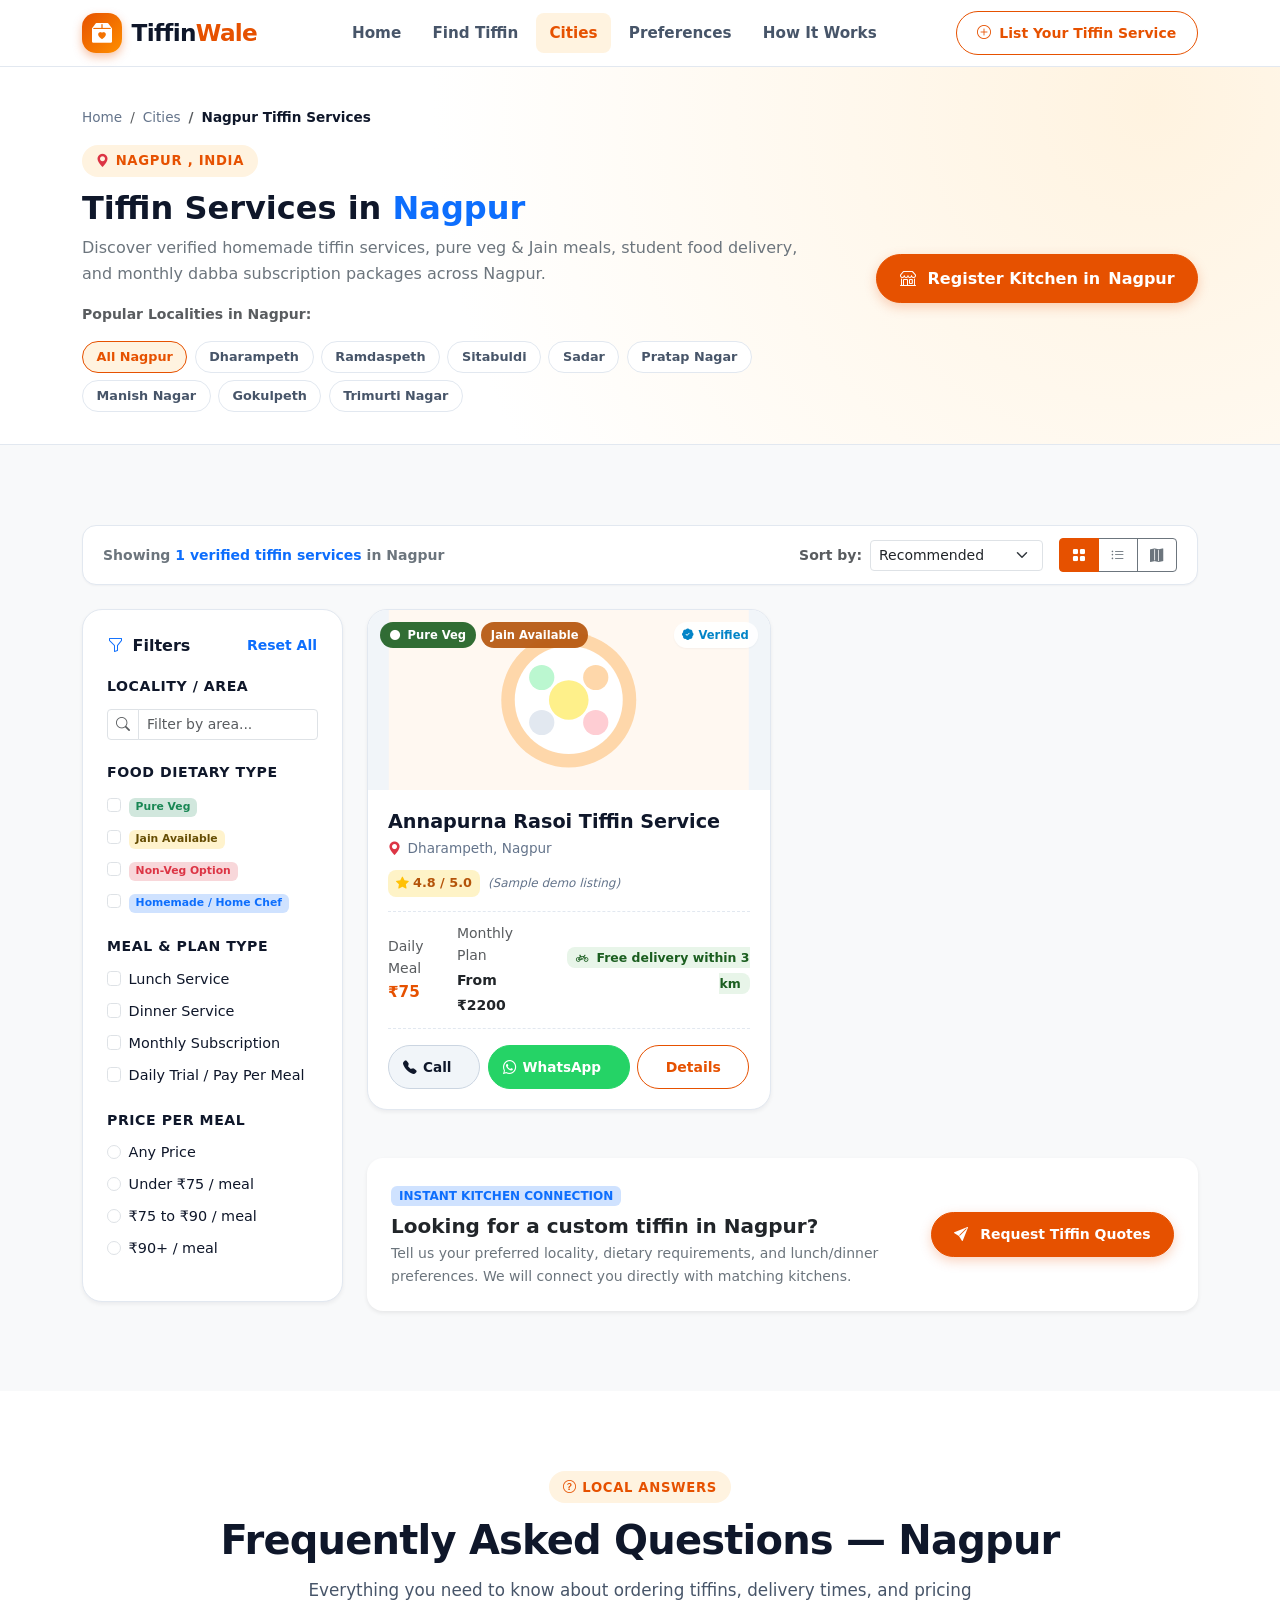
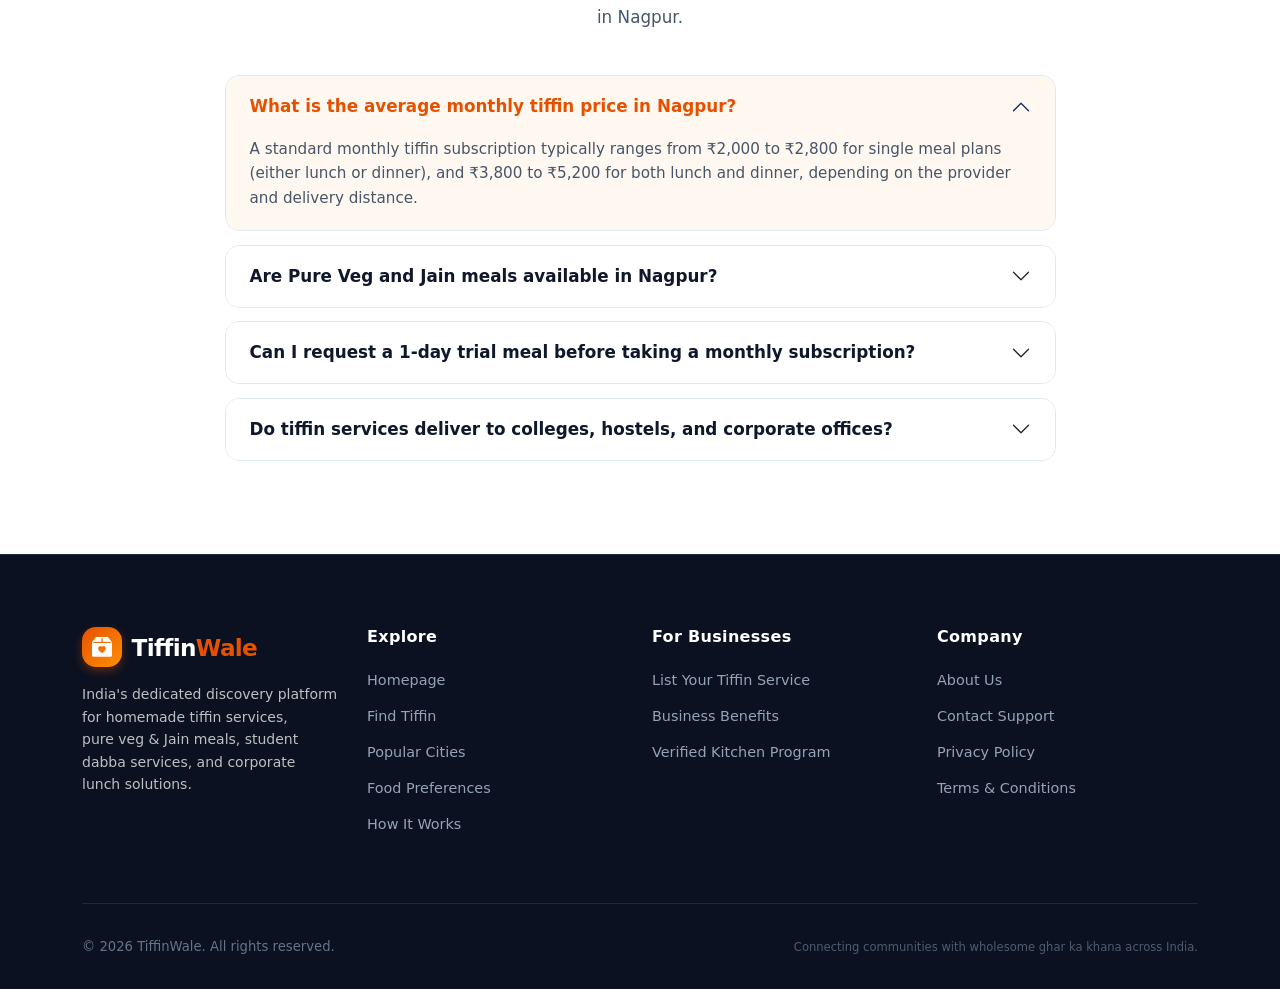
==== city.html @ 9e0f00de "Build Page 2: Complete City and Search Results Discovery Page (city.html)" ====
<!DOCTYPE html>
<html lang="en">
<head>
  <meta charset="UTF-8">
  <meta name="viewport" content="width=device-width, initial-scale=1.0">
  <meta http-equiv="X-UA-Compatible" content="IE=edge">

  <!-- Dynamic Primary SEO Tags -->
  <title id="metaPageTitle">Tiffin Services in Nagpur | Homemade Food & Monthly Dabba Delivery</title>
  <meta name="title" content="Tiffin Services in Nagpur | Homemade Food & Monthly Dabba Delivery">
  <meta name="description" id="metaPageDesc" content="Find the best tiffin services in Nagpur. Compare pure veg, Jain, and homemade daily and monthly meal plans with direct provider contact numbers.">
  <meta name="robots" content="index, follow">
  <meta name="theme-color" content="#e65100">
  <link rel="canonical" id="metaCanonical" href="https://akhairkar.github.io/tiffinservice/city.html">

  <!-- Open Graph -->
  <meta property="og:type" content="website">
  <meta property="og:title" id="ogTitle" content="Tiffin Services in Nagpur | TiffinWale">
  <meta property="og:description" id="ogDesc" content="Find the best tiffin services in Nagpur. Compare pure veg, Jain, and homemade daily and monthly meal plans.">
  <meta property="og:site_name" content="TiffinWale">

  <style>
    h1, h2, h3 { text-wrap: balance; }
    p { text-wrap: pretty; }
  </style>

  <!-- External Stylesheets (CDN) -->
  <link rel="stylesheet" href="https://cdn.jsdelivr.net/npm/bootstrap@5.3.3/dist/css/bootstrap.min.css" integrity="sha384-QWTKZyjpPEjISv5WaRU9OFeRpok6YctnYmDr5pNlyT2bRjXh0JMhjY6hW+ALEwIH" crossorigin="anonymous">
  <link rel="stylesheet" href="https://cdn.jsdelivr.net/npm/bootstrap-icons@1.11.3/font/bootstrap-icons.min.css">
  <link rel="stylesheet" href="css/style.css">

  <!-- Structured Data: BreadcrumbList & CollectionPage -->
  <script type="application/ld+json" id="cityJsonLd">
  {
    "@context": "https://schema.org",
    "@graph": [
      {
        "@type": "BreadcrumbList",
        "itemListElement": [
          {
            "@type": "ListItem",
            "position": 1,
            "name": "Home",
            "item": "https://akhairkar.github.io/tiffinservice/"
          },
          {
            "@type": "ListItem",
            "position": 2,
            "name": "Cities",
            "item": "https://akhairkar.github.io/tiffinservice/#citiesSection"
          },
          {
            "@type": "ListItem",
            "position": 3,
            "name": "Nagpur Tiffin Services",
            "item": "https://akhairkar.github.io/tiffinservice/city.html?city=Nagpur"
          }
        ]
      },
      {
        "@type": "CollectionPage",
        "name": "Tiffin Services in Nagpur",
        "description": "Directory of verified home chefs and tiffin services in Nagpur providing homemade daily and monthly meals.",
        "url": "https://akhairkar.github.io/tiffinservice/city.html?city=Nagpur"
      }
    ]
  }
  </script>
</head>
<body>

  <!-- ======================================================================
       HEADER & NAVIGATION
       ====================================================================== -->
  <header class="site-header" id="siteHeader">
    <div class="container-xl">
      <nav class="navbar navbar-expand-lg py-2" aria-label="Main navigation">
        <a class="navbar-brand brand-logo" href="index.html" aria-label="TiffinWale Homepage">
          <div class="brand-icon-box" aria-hidden="true">
            <i class="bi bi-box2-heart-fill"></i>
          </div>
          <span>Tiffin<span class="accent">Wale</span></span>
        </a>

        <button class="navbar-toggler border-0 p-2" type="button" data-bs-toggle="offcanvas" data-bs-target="#mobileNavOffcanvas" aria-controls="mobileNavOffcanvas" aria-expanded="false" aria-label="Toggle navigation">
          <span class="navbar-toggler-icon"></span>
        </button>

        <div class="collapse navbar-collapse d-none d-lg-flex" id="desktopNav">
          <ul class="navbar-nav mx-auto mb-2 mb-lg-0 gap-1">
            <li class="nav-item">
              <a class="nav-link" href="index.html">Home</a>
            </li>
            <li class="nav-item">
              <a class="nav-link" href="index.html#searchSection">Find Tiffin</a>
            </li>
            <li class="nav-item">
              <a class="nav-link active" aria-current="page" href="index.html#citiesSection">Cities</a>
            </li>
            <li class="nav-item">
              <a class="nav-link" href="index.html#preferencesSection">Preferences</a>
            </li>
            <li class="nav-item">
              <a class="nav-link" href="index.html#howItWorksSection">How It Works</a>
            </li>
          </ul>

          <div class="d-flex align-items-center gap-2">
            <button type="button" class="btn btn-outline-custom btn-sm" data-bs-toggle="modal" data-bs-target="#listBusinessModal">
              <i class="bi bi-plus-circle" aria-hidden="true"></i> List Your Tiffin Service
            </button>
          </div>
        </div>
      </nav>
    </div>
  </header>

  <!-- Mobile Offcanvas Drawer -->
  <div class="offcanvas offcanvas-end d-lg-none" tabindex="-1" id="mobileNavOffcanvas" aria-labelledby="mobileNavLabel">
    <div class="offcanvas-header border-bottom">
      <div class="brand-logo" id="mobileNavLabel">
        <div class="brand-icon-box" aria-hidden="true">
          <i class="bi bi-box2-heart-fill"></i>
        </div>
        <span>Tiffin<span class="accent">Wale</span></span>
      </div>
      <button type="button" class="btn-close text-reset" data-bs-dismiss="offcanvas" aria-label="Close menu"></button>
    </div>
    <div class="offcanvas-body d-flex flex-column justify-content-between p-4">
      <ul class="navbar-nav gap-2">
        <li class="nav-item">
          <a class="nav-link py-2" href="index.html">
            <i class="bi bi-house-door me-2" aria-hidden="true"></i> Home
          </a>
        </li>
        <li class="nav-item">
          <a class="nav-link py-2" href="index.html#searchSection">
            <i class="bi bi-search me-2" aria-hidden="true"></i> Find Tiffin
          </a>
        </li>
        <li class="nav-item">
          <a class="nav-link active py-2" href="index.html#citiesSection">
            <i class="bi bi-geo-alt me-2" aria-hidden="true"></i> Popular Cities
          </a>
        </li>
        <li class="nav-item">
          <a class="nav-link py-2" href="index.html#preferencesSection">
            <i class="bi bi-grid me-2" aria-hidden="true"></i> Food Preferences
          </a>
        </li>
        <li class="nav-item">
          <a class="nav-link py-2" href="index.html#howItWorksSection">
            <i class="bi bi-info-circle me-2" aria-hidden="true"></i> How It Works
          </a>
        </li>
      </ul>

      <div class="pt-4 border-top mt-auto">
        <button type="button" class="btn btn-primary-custom w-100 mb-2" data-bs-toggle="modal" data-bs-target="#listBusinessModal" data-bs-dismiss="offcanvas">
          <i class="bi bi-plus-circle" aria-hidden="true"></i> List Your Business — Free
        </button>
      </div>
    </div>
  </div>

  <main id="mainContent">
    <!-- ======================================================================
         CITY HERO & BREADCRUMBS
         ====================================================================== -->
    <section class="city-hero-banner" aria-label="City Header">
      <div class="container-xl">
        <!-- Breadcrumbs -->
        <nav aria-label="breadcrumb">
          <ol class="breadcrumb custom-breadcrumb">
            <li class="breadcrumb-item"><a href="index.html">Home</a></li>
            <li class="breadcrumb-item"><a href="index.html#citiesSection">Cities</a></li>
            <li class="breadcrumb-item active" aria-current="page" id="breadcrumbCity">Nagpur</li>
          </ol>
        </nav>

        <div class="row align-items-center g-4">
          <div class="col-lg-8">
            <div class="section-badge">
              <i class="bi bi-geo-alt-fill text-danger" aria-hidden="true"></i> <span id="cityBadgeName">Nagpur</span>, India
            </div>
            <h1 class="h2 fw-bold mb-2">
              Tiffin Services in <span class="text-primary" id="cityHeaderTitle">Nagpur</span>
            </h1>
            <p class="text-secondary mb-3" id="cityHeaderSubtitle">
              Discover verified homemade tiffin services, pure veg & Jain meals, student food delivery, and monthly dabba subscription packages across Nagpur.
            </p>

            <!-- Popular Localities Filter Chips -->
            <div>
              <span class="small text-muted fw-bold d-block mb-1">Popular Localities in <span id="localityCityLabel">Nagpur</span>:</span>
              <div class="locality-chips-wrap" id="localityChipsContainer">
                <!-- Injected dynamically based on city -->
              </div>
            </div>
          </div>

          <div class="col-lg-4 text-lg-end">
            <button type="button" class="btn btn-primary-custom" data-bs-toggle="modal" data-bs-target="#listBusinessModal">
              <i class="bi bi-shop me-1" aria-hidden="true"></i> Register Kitchen in <span id="btnCityLabel">Nagpur</span>
            </button>
          </div>
        </div>
      </div>
    </section>

    <!-- ======================================================================
         MAIN DISCOVERY SECTION (Filters Sidebar + Results Grid)
         ====================================================================== -->
    <section class="section-padding bg-light" id="cityDiscoverySection">
      <div class="container-xl">
        <!-- Results Toolbar -->
        <div class="results-toolbar d-flex flex-wrap justify-content-between align-items-center gap-3">
          <div class="d-flex align-items-center gap-3">
            <!-- Mobile Filter Trigger -->
            <button type="button" class="btn btn-outline-custom btn-sm d-lg-none" data-bs-toggle="offcanvas" data-bs-target="#filterOffcanvas" aria-controls="filterOffcanvas">
              <i class="bi bi-funnel me-1" aria-hidden="true"></i> Filters
            </button>
            <span class="small fw-bold text-secondary" id="resultsCountText">
              Showing matching tiffin services
            </span>
          </div>

          <div class="d-flex align-items-center gap-2">
            <label for="sortSelect" class="small text-muted fw-bold d-none d-sm-inline">Sort by:</label>
            <select class="form-select form-select-sm" id="sortSelect" style="width: auto;" aria-label="Sort tiffin providers">
              <option value="recommended" selected>Recommended</option>
              <option value="price-asc">Price: Low to High</option>
              <option value="rating-desc">Highest Rated</option>
            </select>

            <!-- View Mode Switcher -->
            <div class="btn-group btn-group-sm view-toggle-btn-group ms-2" role="group" aria-label="View toggle">
              <button type="button" class="btn btn-outline-secondary active" id="btnViewGrid" title="Grid View" aria-pressed="true">
                <i class="bi bi-grid-fill" aria-hidden="true"></i>
              </button>
              <button type="button" class="btn btn-outline-secondary" id="btnViewList" title="List View" aria-pressed="false">
                <i class="bi bi-list-ul" aria-hidden="true"></i>
              </button>
              <button type="button" class="btn btn-outline-secondary" id="btnViewMap" title="Split Map View" aria-pressed="false">
                <i class="bi bi-map-fill" aria-hidden="true"></i>
              </button>
            </div>
          </div>
        </div>

        <div class="row g-4">
          <!-- Desktop Filter Sidebar -->
          <div class="col-lg-3 d-none d-lg-block">
            <aside class="filter-sidebar-card" aria-label="Search filters">
              <div class="d-flex justify-content-between align-items-center mb-3">
                <h2 class="h6 fw-bold mb-0"><i class="bi bi-funnel text-primary me-1" aria-hidden="true"></i> Filters</h2>
                <button type="button" class="btn btn-link btn-sm text-primary p-0 text-decoration-none fw-semibold" onclick="cityPage.resetFilters()">Reset All</button>
              </div>

              <!-- Search locality input -->
              <div class="mb-4">
                <label for="filterLocalityInput" class="filter-group-title">Locality / Area</label>
                <div class="input-group input-group-sm">
                  <span class="input-group-text bg-white"><i class="bi bi-search text-muted"></i></span>
                  <input type="text" class="form-control" id="filterLocalityInput" placeholder="Filter by area...">
                </div>
              </div>

              <!-- Dietary Preferences -->
              <div class="mb-4">
                <h3 class="filter-group-title">Food Dietary Type</h3>
                <div class="form-check form-check-custom">
                  <input class="form-check-input filter-checkbox" type="checkbox" value="Veg" id="filterVeg">
                  <label class="form-check-label" for="filterVeg">
                    <span class="badge bg-success-subtle text-success me-1">Pure Veg</span>
                  </label>
                </div>
                <div class="form-check form-check-custom">
                  <input class="form-check-input filter-checkbox" type="checkbox" value="Jain" id="filterJain">
                  <label class="form-check-label" for="filterJain">
                    <span class="badge bg-warning-subtle text-warning-emphasis me-1">Jain Available</span>
                  </label>
                </div>
                <div class="form-check form-check-custom">
                  <input class="form-check-input filter-checkbox" type="checkbox" value="Non-Veg" id="filterNonVeg">
                  <label class="form-check-label" for="filterNonVeg">
                    <span class="badge bg-danger-subtle text-danger me-1">Non-Veg Option</span>
                  </label>
                </div>
                <div class="form-check form-check-custom">
                  <input class="form-check-input filter-checkbox" type="checkbox" value="Homemade" id="filterHomemade">
                  <label class="form-check-label" for="filterHomemade">
                    <span class="badge bg-primary-subtle text-primary me-1">Homemade / Home Chef</span>
                  </label>
                </div>
              </div>

              <!-- Meal Timings & Plans -->
              <div class="mb-4">
                <h3 class="filter-group-title">Meal & Plan Type</h3>
                <div class="form-check form-check-custom">
                  <input class="form-check-input filter-plan-checkbox" type="checkbox" value="Lunch" id="filterLunch">
                  <label class="form-check-label" for="filterLunch">Lunch Service</label>
                </div>
                <div class="form-check form-check-custom">
                  <input class="form-check-input filter-plan-checkbox" type="checkbox" value="Dinner" id="filterDinner">
                  <label class="form-check-label" for="filterDinner">Dinner Service</label>
                </div>
                <div class="form-check form-check-custom">
                  <input class="form-check-input filter-plan-checkbox" type="checkbox" value="Monthly" id="filterMonthly">
                  <label class="form-check-label" for="filterMonthly">Monthly Subscription</label>
                </div>
                <div class="form-check form-check-custom">
                  <input class="form-check-input filter-plan-checkbox" type="checkbox" value="Daily" id="filterDaily">
                  <label class="form-check-label" for="filterDaily">Daily Trial / Pay Per Meal</label>
                </div>
              </div>

              <!-- Budget Range -->
              <div class="mb-3">
                <h3 class="filter-group-title">Price Per Meal</h3>
                <div class="form-check form-check-custom">
                  <input class="form-check-input" type="radio" name="priceRange" value="all" id="priceAll" checked>
                  <label class="form-check-label" for="priceAll">Any Price</label>
                </div>
                <div class="form-check form-check-custom">
                  <input class="form-check-input" type="radio" name="priceRange" value="under75" id="priceUnder75">
                  <label class="form-check-label" for="priceUnder75">Under ₹75 / meal</label>
                </div>
                <div class="form-check form-check-custom">
                  <input class="form-check-input" type="radio" name="priceRange" value="75to90" id="price75to90">
                  <label class="form-check-label" for="price75to90">₹75 to ₹90 / meal</label>
                </div>
                <div class="form-check form-check-custom">
                  <input class="form-check-input" type="radio" name="priceRange" value="above90" id="priceAbove90">
                  <label class="form-check-label" for="priceAbove90">₹90+ / meal</label>
                </div>
              </div>
            </aside>
          </div>

          <!-- Results Cards Column -->
          <div class="col-12 col-lg-9" id="resultsMainCol">
            <!-- Dynamic Grid / List of Provider Cards -->
            <div class="row g-4" id="cityProvidersContainer">
              <!-- Rendered dynamically by city.js -->
            </div>

            <!-- Split Map View Container (Hidden by default, shown when Map View is toggled) -->
            <div class="split-map-view d-none" id="citySplitMapView">
              <div class="map-visual-placeholder h-100" style="min-height: 500px;">
                <div class="map-grid-bg"></div>
                <svg class="map-roads-svg" viewBox="0 0 800 600" preserveAspectRatio="none" aria-hidden="true">
                  <path d="M-50 300 Q250 200 450 350 T850 320" fill="none" stroke="#bae6fd" stroke-width="24"/>
                  <path d="M150 0 L200 600" fill="none" stroke="#e2e8f0" stroke-width="10"/>
                  <path d="M0 200 L800 240" fill="none" stroke="#fed7aa" stroke-width="8"/>
                  <rect x="250" y="120" width="140" height="90" rx="12" fill="#dcfce7" opacity="0.6"/>
                </svg>

                <div class="map-badge-tag">
                  <i class="bi bi-geo-alt-fill me-1 text-danger" aria-hidden="true"></i> Interactive Map: <span id="mapCityName">Nagpur</span>
                </div>

                <div id="cityMapPinsContainer">
                  <!-- Dynamic Map pins -->
                </div>

                <div class="map-tooltip-card" id="cityMapTooltip" style="display: none;">
                  <div class="d-flex align-items-center gap-3">
                    <div class="brand-icon-box" style="width: 38px; height: 38px; font-size: 1rem;">
                      <i class="bi bi-shop"></i>
                    </div>
                    <div>
                      <h4 class="h6 mb-0 fw-bold" id="cityMapTooltipTitle">Provider Name</h4>
                      <p class="small text-muted mb-0" id="cityMapTooltipDesc">Locality</p>
                    </div>
                  </div>
                </div>
              </div>
            </div>

            <!-- Quick Lead Card for City -->
            <div class="card border-0 rounded-4 shadow-sm p-4 mt-5 bg-white">
              <div class="row align-items-center g-3">
                <div class="col-md-8">
                  <span class="badge bg-primary-subtle text-primary fw-bold text-uppercase px-2 py-1 mb-2">Instant Kitchen Connection</span>
                  <h3 class="h5 fw-bold mb-1">Looking for a custom tiffin in <span id="leadCardCityName">Nagpur</span>?</h3>
                  <p class="small text-secondary mb-0">
                    Tell us your preferred locality, dietary requirements, and lunch/dinner preferences. We will connect you directly with matching kitchens.
                  </p>
                </div>
                <div class="col-md-4 text-md-end">
                  <a href="index.html#leadSection" class="btn btn-primary-custom btn-sm">
                    <i class="bi bi-send-fill me-1" aria-hidden="true"></i> Request Tiffin Quotes
                  </a>
                </div>
              </div>
            </div>
          </div>
        </div>
      </div>
    </section>

    <!-- ======================================================================
         CITY FAQS SECTION
         ====================================================================== -->
    <section class="section-padding bg-white" id="cityFaqSection">
      <div class="container-xl">
        <div class="section-header text-center">
          <span class="section-badge"><i class="bi bi-question-circle" aria-hidden="true"></i> Local Answers</span>
          <h2 class="section-title">Frequently Asked Questions — <span id="faqCityTitle">Nagpur</span></h2>
          <p class="section-subtitle mx-auto">
            Everything you need to know about ordering tiffins, delivery times, and pricing in <span id="faqCitySubTitle">Nagpur</span>.
          </p>
        </div>

        <div class="row justify-content-center">
          <div class="col-lg-9">
            <div class="accordion faq-accordion" id="cityFaqAccordion">
              <div class="accordion-item">
                <h3 class="accordion-header" id="cityFaqH1">
                  <button class="accordion-button" type="button" data-bs-toggle="collapse" data-bs-target="#cityFaqC1" aria-expanded="true" aria-controls="cityFaqC1">
                    What is the average monthly tiffin price in&nbsp;<span id="faqAnsCity1">Nagpur</span>?
                  </button>
                </h3>
                <div id="cityFaqC1" class="accordion-collapse collapse show" aria-labelledby="cityFaqH1" data-bs-parent="#cityFaqAccordion">
                  <div class="accordion-body">
                    A standard monthly tiffin subscription typically ranges from ₹2,000 to ₹2,800 for single meal plans (either lunch or dinner), and ₹3,800 to ₹5,200 for both lunch and dinner, depending on the provider and delivery distance.
                  </div>
                </div>
              </div>

              <div class="accordion-item">
                <h3 class="accordion-header" id="cityFaqH2">
                  <button class="accordion-button collapsed" type="button" data-bs-toggle="collapse" data-bs-target="#cityFaqC2" aria-expanded="false" aria-controls="cityFaqC2">
                    Are Pure Veg and Jain meals available in&nbsp;<span id="faqAnsCity2">Nagpur</span>?
                  </button>
                </h3>
                <div id="cityFaqC2" class="accordion-collapse collapse" aria-labelledby="cityFaqH2" data-bs-parent="#cityFaqAccordion">
                  <div class="accordion-body">
                    Yes, a large number of verified kitchens on TiffinWale specialize exclusively in 100% Pure Vegetarian cooking, with several home kitchens offering dedicated Jain preparations with no onion, no garlic, and no root vegetables.
                  </div>
                </div>
              </div>

              <div class="accordion-item">
                <h3 class="accordion-header" id="cityFaqH3">
                  <button class="accordion-button collapsed" type="button" data-bs-toggle="collapse" data-bs-target="#cityFaqC3" aria-expanded="false" aria-controls="cityFaqC3">
                    Can I request a 1-day trial meal before taking a monthly subscription?
                  </button>
                </h3>
                <div id="cityFaqC3" class="accordion-collapse collapse" aria-labelledby="cityFaqH3" data-bs-parent="#cityFaqAccordion">
                  <div class="accordion-body">
                    Yes! We strongly encourage customers to click the "Call" or "WhatsApp" button on any provider card to request a one-day trial tiffin. This allows you to check meal portion size, food temperature, and spice levels before committing to a full monthly plan.
                  </div>
                </div>
              </div>

              <div class="accordion-item">
                <h3 class="accordion-header" id="cityFaqH4">
                  <button class="accordion-button collapsed" type="button" data-bs-toggle="collapse" data-bs-target="#cityFaqC4" aria-expanded="false" aria-controls="cityFaqC4">
                    Do tiffin services deliver to colleges, hostels, and corporate offices?
                  </button>
                </h3>
                <div id="cityFaqC4" class="accordion-collapse collapse" aria-labelledby="cityFaqH4" data-bs-parent="#cityFaqAccordion">
                  <div class="accordion-body">
                    Yes, most providers deliver to student hostels, PGs, and corporate office desks. Meal deliveries are scheduled between 12:00 PM – 2:00 PM for lunch and 7:30 PM – 9:30 PM for dinner.
                  </div>
                </div>
              </div>
            </div>
          </div>
        </div>
      </div>
    </section>
  </main>

  <!-- ======================================================================
       FOOTER
       ====================================================================== -->
  <footer class="site-footer" id="siteFooter">
    <div class="container-xl">
      <div class="row g-4">
        <div class="col-12 col-md-6 col-lg-3">
          <div class="brand-logo text-white mb-3">
            <div class="brand-icon-box" aria-hidden="true">
              <i class="bi bi-box2-heart-fill"></i>
            </div>
            <span>Tiffin<span class="accent">Wale</span></span>
          </div>
          <p class="small text-light opacity-75 mb-3">
            India's dedicated discovery platform for homemade tiffin services, pure veg & Jain meals, student dabba services, and corporate lunch solutions.
          </p>
        </div>

        <div class="col-6 col-md-3 col-lg-3">
          <h3 class="footer-heading">Explore</h3>
          <ul class="footer-links-list">
            <li><a href="index.html">Homepage</a></li>
            <li><a href="index.html#searchSection">Find Tiffin</a></li>
            <li><a href="index.html#citiesSection">Popular Cities</a></li>
            <li><a href="index.html#preferencesSection">Food Preferences</a></li>
            <li><a href="index.html#howItWorksSection">How It Works</a></li>
          </ul>
        </div>

        <div class="col-6 col-md-3 col-lg-3">
          <h3 class="footer-heading">For Businesses</h3>
          <ul class="footer-links-list">
            <li><a href="#" data-bs-toggle="modal" data-bs-target="#listBusinessModal">List Your Tiffin Service</a></li>
            <li><a href="index.html#businessSection">Business Benefits</a></li>
            <li><a href="index.html#businessSection">Verified Kitchen Program</a></li>
          </ul>
        </div>

        <div class="col-12 col-md-6 col-lg-3">
          <h3 class="footer-heading">Company</h3>
          <ul class="footer-links-list">
            <li><a href="index.html#about">About Us</a></li>
            <li><a href="index.html#contact">Contact Support</a></li>
            <li><a href="index.html#privacy">Privacy Policy</a></li>
            <li><a href="index.html#terms">Terms & Conditions</a></li>
          </ul>
        </div>
      </div>

      <div class="footer-bottom-bar d-flex flex-column flex-md-row justify-content-between align-items-center gap-2">
        <div>
          &copy; 2026 TiffinWale. All rights reserved.
        </div>
        <div class="small opacity-75 text-center text-md-end">
          Connecting communities with wholesome ghar ka khana across India.
        </div>
      </div>
    </div>
  </footer>

  <!-- ======================================================================
       MODALS & TOAST
       ====================================================================== -->

  <!-- Modal: Provider Details -->
  <div class="modal fade" id="providerDetailsModal" tabindex="-1" aria-labelledby="providerModalTitle" aria-hidden="true">
    <div class="modal-dialog modal-dialog-centered modal-lg">
      <div class="modal-content rounded-4 border-0 shadow-lg">
        <div class="modal-header border-bottom">
          <h3 class="modal-title h5 fw-bold" id="providerModalTitle">Provider Details</h3>
          <button type="button" class="btn-close" data-bs-dismiss="modal" aria-label="Close"></button>
        </div>
        <div class="modal-body p-4" id="providerModalContent">
          <!-- Injected dynamically -->
        </div>
        <div class="modal-footer border-top bg-light" id="providerModalFooter">
          <!-- Injected dynamically -->
        </div>
      </div>
    </div>
  </div>

  <!-- Modal: List Business -->
  <div class="modal fade" id="listBusinessModal" tabindex="-1" aria-labelledby="listBusinessTitle" aria-hidden="true">
    <div class="modal-dialog modal-dialog-centered modal-lg">
      <div class="modal-content rounded-4 border-0 shadow-lg">
        <div class="modal-header border-bottom">
          <div>
            <h3 class="modal-title h5 fw-bold" id="listBusinessTitle">List Your Tiffin Service — Free</h3>
            <p class="small text-muted mb-0">Get discovered by customers in your city and receive direct customer enquiries</p>
          </div>
          <button type="button" class="btn-close" data-bs-dismiss="modal" aria-label="Close"></button>
        </div>
        <form id="businessRegisterForm" novalidate>
          <div class="modal-body p-4">
            <div class="row g-3">
              <div class="col-12 col-md-6">
                <label for="bizName" class="form-label-custom">Kitchen / Business Name <span class="text-danger">*</span></label>
                <input type="text" class="form-control form-control-custom" id="bizName" required placeholder="e.g. Shreenath Tiffin Service">
                <div class="invalid-feedback">Please provide your business name.</div>
              </div>

              <div class="col-12 col-md-6">
                <label for="bizCity" class="form-label-custom">City <span class="text-danger">*</span></label>
                <input type="text" class="form-control form-control-custom" id="bizCity" required placeholder="e.g. Nagpur / Pune">
                <div class="invalid-feedback">Please enter your city.</div>
              </div>

              <div class="col-12 col-md-6">
                <label for="bizArea" class="form-label-custom">Locality & Delivery Radius <span class="text-danger">*</span></label>
                <input type="text" class="form-control form-control-custom" id="bizArea" required placeholder="e.g. Dharampeth (Delivers in 4km)">
                <div class="invalid-feedback">Please enter your locality.</div>
              </div>

              <div class="col-12 col-md-6">
                <label for="bizFoodType" class="form-label-custom">Primary Food Specialty <span class="text-danger">*</span></label>
                <select class="form-select form-select-custom" id="bizFoodType" required>
                  <option value="" selected disabled>Select food specialty...</option>
                  <option value="veg">Pure Veg Only</option>
                  <option value="jain">Pure Veg & Jain Special</option>
                  <option value="both">Veg & Non-Veg</option>
                  <option value="home">Home Chef / Customized Food</option>
                </select>
                <div class="invalid-feedback">Please choose your food type.</div>
              </div>

              <div class="col-12 col-md-6">
                <label for="bizPrice" class="form-label-custom">Approx Starting Price (₹ / meal) <span class="text-danger">*</span></label>
                <input type="number" class="form-control form-control-custom" id="bizPrice" required min="30" max="1000" placeholder="e.g. 75">
                <div class="invalid-feedback">Please enter approximate price per meal.</div>
              </div>

              <div class="col-12 col-md-6">
                <label for="bizPhone" class="form-label-custom">Owner Phone / WhatsApp Number <span class="text-danger">*</span></label>
                <div class="input-group">
                  <span class="input-group-text bg-light fw-bold">+91</span>
                  <input type="tel" class="form-control form-control-custom" id="bizPhone" required pattern="[6-9][0-9]{9}" placeholder="10-digit mobile number">
                </div>
                <div class="invalid-feedback">Please provide a valid 10-digit mobile number.</div>
              </div>
            </div>
          </div>
          <div class="modal-footer border-top bg-light">
            <button type="button" class="btn btn-secondary" data-bs-dismiss="modal">Cancel</button>
            <button type="submit" class="btn btn-primary-custom">Submit Listing</button>
          </div>
        </form>
      </div>
    </div>
  </div>

  <!-- Offcanvas Mobile Filters Drawer -->
  <div class="offcanvas offcanvas-start d-lg-none" tabindex="-1" id="filterOffcanvas" aria-labelledby="filterOffcanvasLabel">
    <div class="offcanvas-header border-bottom">
      <h3 class="offcanvas-title h6 fw-bold" id="filterOffcanvasLabel"><i class="bi bi-funnel text-primary me-2"></i>Filter Tiffin Services</h3>
      <button type="button" class="btn-close text-reset" data-bs-dismiss="offcanvas" aria-label="Close"></button>
    </div>
    <div class="offcanvas-body p-4" id="mobileFilterContainer">
      <!-- Cloned or synced dynamically -->
    </div>
  </div>

  <!-- Toast Container -->
  <div class="toast-container position-fixed bottom-0 end-0 p-3" style="z-index: 1100;">
    <div id="liveFeedbackToast" class="toast align-items-center text-bg-dark border-0 rounded-3 shadow-lg" role="alert" aria-live="assertive" aria-atomic="true">
      <div class="d-flex">
        <div class="toast-body d-flex align-items-center gap-2" id="toastMessage">
          <i class="bi bi-info-circle-fill text-primary" aria-hidden="true"></i>
          <span>Notification</span>
        </div>
        <button type="button" class="btn-close btn-close-white me-2 m-auto" data-bs-dismiss="toast" aria-label="Close"></button>
      </div>
    </div>
  </div>

  <!-- External JavaScript & City Script -->
  <script src="https://cdn.jsdelivr.net/npm/bootstrap@5.3.3/dist/js/bootstrap.bundle.min.js" integrity="sha384-YvpcrYf0tY3lHB60NNkmXc5s9fDVZLESaAA55NDzOxhy9GkcIdslK1eN7N6jIeHz" crossorigin="anonymous"></script>
  <script src="js/app.js"></script>
  <script src="js/city.js"></script>
</body>
</html>
---- css/style.css ----
/* ==========================================================================
   TiffinWale - Design System & Stylesheet
   Homepage Styles for All-India Tiffin Service Discovery Platform
   ========================================================================== */

:root {
  /* Brand Palette */
  --primary: #e65100;
  --primary-hover: #c43e00;
  --primary-light: #fff3e0;
  --primary-surface: #fff8f1;
  --primary-glow: rgba(230, 81, 0, 0.16);

  --secondary: #1b5e20;
  --secondary-hover: #144717;
  --secondary-light: #e8f5e9;

  --accent-amber: #f59e0b;
  --accent-red: #dc2626;
  --accent-blue: #0284c7;

  /* Neutrals */
  --text-primary: #0f172a;
  --text-secondary: #475569;
  --text-muted: #64748b;
  --text-inverse: #ffffff;

  /* Backgrounds */
  --bg-body: #fafaf9;
  --bg-surface: #ffffff;
  --bg-subtle: #f4f6f8;
  --bg-dark: #0f172a;
  --bg-dark-surface: #1e293b;

  /* Borders */
  --border-subtle: #e2e8f0;
  --border-focus: #e65100;

  /* Shadows */
  --shadow-xs: 0 1px 2px rgba(15, 23, 42, 0.04);
  --shadow-sm: 0 2px 4px rgba(15, 23, 42, 0.06);
  --shadow-md: 0 6px 16px -2px rgba(15, 23, 42, 0.08);
  --shadow-lg: 0 14px 28px -4px rgba(15, 23, 42, 0.1);
  --shadow-hover: 0 18px 32px -4px rgba(230, 81, 0, 0.14), 0 8px 16px -4px rgba(15, 23, 42, 0.06);

  /* Radii */
  --radius-sm: 8px;
  --radius-md: 14px;
  --radius-lg: 20px;
  --radius-xl: 28px;
  --radius-pill: 9999px;

  /* Transitions */
  --transition-fast: 0.18s ease;
  --transition-normal: 0.28s cubic-bezier(0.16, 1, 0.3, 1);
}

/* Base & Typography */
*, *::before, *::after {
  box-sizing: border-box;
}

html {
  scroll-behavior: smooth;
  scroll-padding-top: 80px;
  overflow-x: hidden;
}

body {
  font-family: system-ui, -apple-system, "Segoe UI", Roboto, "Helvetica Neue", Arial, sans-serif;
  color: var(--text-primary);
  background-color: var(--bg-body);
  line-height: 1.6;
  -webkit-font-smoothing: antialiased;
  -moz-osx-font-smoothing: grayscale;
  overflow-x: hidden;
  max-width: 100vw;
}

.offcanvas:not(.show) {
  visibility: hidden;
  pointer-events: none;
}

h1, h2, h3, h4, h5, h6 {
  color: var(--text-primary);
  font-weight: 700;
  line-height: 1.25;
}

a {
  color: var(--primary);
  text-decoration: none;
  transition: color var(--transition-fast);
}

a:hover {
  color: var(--primary-hover);
}

/* Accessibility Focus Ring */
:focus-visible {
  outline: 3px solid var(--primary);
  outline-offset: 2px;
}

/* Section Spacing */
.section-padding {
  padding: 5rem 0;
}

@media (max-width: 768px) {
  .section-padding {
    padding: 3.5rem 0;
  }
}

.section-header {
  margin-bottom: 2.75rem;
}

.section-badge {
  display: inline-flex;
  align-items: center;
  gap: 0.35rem;
  padding: 0.35rem 0.9rem;
  background-color: var(--primary-light);
  color: var(--primary);
  font-size: 0.825rem;
  font-weight: 700;
  text-transform: uppercase;
  letter-spacing: 0.05em;
  border-radius: var(--radius-pill);
  margin-bottom: 0.75rem;
}

.section-title {
  font-size: clamp(1.85rem, 3.5vw, 2.5rem);
  font-weight: 800;
  letter-spacing: -0.02em;
  margin-bottom: 0.75rem;
}

.section-subtitle {
  color: var(--text-secondary);
  font-size: 1.05rem;
  max-width: 680px;
}

/* Header & Navigation */
.site-header {
  background-color: rgba(255, 255, 255, 0.96);
  backdrop-filter: blur(12px);
  -webkit-backdrop-filter: blur(12px);
  border-bottom: 1px solid var(--border-subtle);
  position: sticky;
  top: 0;
  z-index: 1040;
  transition: all var(--transition-normal);
}

.site-header.scrolled {
  box-shadow: var(--shadow-sm);
  background-color: rgba(255, 255, 255, 0.98);
}

.brand-logo {
  display: inline-flex;
  align-items: center;
  gap: 0.6rem;
  font-size: 1.45rem;
  font-weight: 800;
  color: var(--text-primary);
  letter-spacing: -0.03em;
}

.brand-icon-box {
  width: 40px;
  height: 40px;
  border-radius: var(--radius-md);
  background: linear-gradient(135deg, var(--primary) 0%, #ff8f00 100%);
  display: flex;
  align-items: center;
  justify-content: center;
  color: #ffffff;
  font-size: 1.25rem;
  box-shadow: 0 4px 10px rgba(230, 81, 0, 0.35);
}

.brand-logo span.accent {
  color: var(--primary);
}

.nav-link {
  font-size: 0.95rem;
  font-weight: 600;
  color: var(--text-secondary) !important;
  padding: 0.5rem 0.85rem !important;
  border-radius: var(--radius-sm);
  transition: all var(--transition-fast);
}

.nav-link:hover, .nav-link.active {
  color: var(--primary) !important;
  background-color: var(--primary-light);
}

/* Custom Buttons */
.btn-primary-custom {
  background-color: var(--primary);
  border: 1px solid var(--primary);
  color: #ffffff;
  font-weight: 600;
  padding: 0.7rem 1.4rem;
  border-radius: var(--radius-pill);
  display: inline-flex;
  align-items: center;
  justify-content: center;
  gap: 0.5rem;
  box-shadow: 0 4px 12px rgba(230, 81, 0, 0.25);
  transition: all var(--transition-normal);
  min-height: 44px;
}

.btn-primary-custom:hover {
  background-color: var(--primary-hover);
  border-color: var(--primary-hover);
  color: #ffffff;
  transform: translateY(-2px);
  box-shadow: 0 6px 18px rgba(230, 81, 0, 0.35);
}

.btn-outline-custom {
  background-color: transparent;
  border: 1.5px solid var(--primary);
  color: var(--primary);
  font-weight: 600;
  padding: 0.65rem 1.3rem;
  border-radius: var(--radius-pill);
  display: inline-flex;
  align-items: center;
  justify-content: center;
  gap: 0.5rem;
  transition: all var(--transition-fast);
  min-height: 44px;
}

.btn-outline-custom:hover {
  background-color: var(--primary-light);
  color: var(--primary-hover);
  border-color: var(--primary-hover);
}

.btn-whatsapp {
  background-color: #25d366;
  border: 1px solid #25d366;
  color: #ffffff;
  font-weight: 600;
  padding: 0.45rem 0.9rem;
  border-radius: var(--radius-pill);
  display: inline-flex;
  align-items: center;
  gap: 0.35rem;
  font-size: 0.85rem;
  transition: all var(--transition-fast);
  min-height: 40px;
}

.btn-whatsapp:hover {
  background-color: #1eb956;
  color: #ffffff;
}

.btn-call {
  background-color: #f1f5f9;
  border: 1px solid #cbd5e1;
  color: var(--text-primary);
  font-weight: 600;
  padding: 0.45rem 0.9rem;
  border-radius: var(--radius-pill);
  display: inline-flex;
  align-items: center;
  gap: 0.35rem;
  font-size: 0.85rem;
  transition: all var(--transition-fast);
  min-height: 40px;
}

.btn-call:hover {
  background-color: #e2e8f0;
  color: var(--text-primary);
}

/* Hero Section */
.hero-section {
  background: radial-gradient(circle at 85% 20%, #fff0e6 0%, #fafaf9 60%);
  padding: 3.5rem 0 4.5rem 0;
  position: relative;
  overflow: hidden;
}

.hero-heading {
  font-size: clamp(2.1rem, 4.5vw, 3.5rem);
  font-weight: 800;
  letter-spacing: -0.03em;
  color: var(--text-primary);
  margin-bottom: 1.25rem;
}

.hero-lead {
  font-size: clamp(1.05rem, 1.8vw, 1.25rem);
  color: var(--text-secondary);
  margin-bottom: 2rem;
  line-height: 1.5;
}

/* Search Box Container */
.hero-search-wrapper {
  background-color: var(--bg-surface);
  border: 1px solid var(--border-subtle);
  border-radius: var(--radius-xl);
  padding: 1.25rem;
  box-shadow: var(--shadow-lg);
  margin-bottom: 1.75rem;
}

.search-input-group {
  position: relative;
  display: flex;
  align-items: center;
}

.search-icon-inside {
  position: absolute;
  left: 1.25rem;
  color: var(--text-muted);
  font-size: 1.25rem;
  pointer-events: none;
  z-index: 2;
}

.search-input-field {
  padding-left: 3.25rem !important;
  padding-right: 1rem !important;
  height: 56px;
  border-radius: var(--radius-lg) !important;
  border: 1.5px solid #cbd5e1;
  font-size: 1.05rem;
  font-weight: 500;
  color: var(--text-primary);
  background-color: #ffffff;
  transition: all var(--transition-fast);
}

.search-input-field:focus {
  border-color: var(--primary);
  box-shadow: 0 0 0 4px var(--primary-glow);
}

.btn-search-main {
  height: 56px;
  padding: 0 1.85rem;
  font-size: 1.05rem;
  font-weight: 700;
  border-radius: var(--radius-lg);
}

.btn-location-action {
  height: 56px;
  padding: 0 1.2rem;
  font-size: 0.95rem;
  font-weight: 600;
  border-radius: var(--radius-lg);
  border: 1.5px solid #cbd5e1;
  background-color: #f8fafc;
  color: var(--text-secondary);
  display: inline-flex;
  align-items: center;
  justify-content: center;
  gap: 0.45rem;
  white-space: nowrap;
  transition: all var(--transition-fast);
}

.btn-location-action:hover {
  background-color: var(--primary-light);
  border-color: var(--primary);
  color: var(--primary);
}

.location-status-banner {
  margin-top: 0.75rem;
  font-size: 0.875rem;
  display: none;
  padding: 0.5rem 0.85rem;
  border-radius: var(--radius-sm);
}

.location-status-banner.show {
  display: block;
}

.location-status-banner.success {
  background-color: var(--secondary-light);
  color: var(--secondary);
  border: 1px solid #c8e6c9;
}

.location-status-banner.warning {
  background-color: #fff3cd;
  color: #856404;
  border: 1px solid #ffeeba;
}

/* Preference Chips */
.preference-chips-container {
  display: flex;
  flex-wrap: wrap;
  align-items: center;
  gap: 0.55rem;
}

.preference-chip {
  background-color: #f1f5f9;
  color: var(--text-secondary);
  border: 1px solid #e2e8f0;
  border-radius: var(--radius-pill);
  padding: 0.4rem 0.9rem;
  font-size: 0.875rem;
  font-weight: 600;
  cursor: pointer;
  display: inline-flex;
  align-items: center;
  gap: 0.35rem;
  user-select: none;
  transition: all var(--transition-fast);
}

.preference-chip:hover {
  background-color: #e2e8f0;
  color: var(--text-primary);
}

.preference-chip.active {
  background-color: var(--primary);
  color: #ffffff;
  border-color: var(--primary);
  box-shadow: 0 2px 8px rgba(230, 81, 0, 0.25);
}

/* Trust Elements */
.trust-strip {
  background-color: var(--bg-surface);
  border-top: 1px solid var(--border-subtle);
  border-bottom: 1px solid var(--border-subtle);
  padding: 1.5rem 0;
}

.trust-item {
  display: flex;
  align-items: center;
  gap: 0.85rem;
}

.trust-icon-wrap {
  width: 42px;
  height: 42px;
  border-radius: 50%;
  background-color: var(--primary-light);
  color: var(--primary);
  display: flex;
  align-items: center;
  justify-content: center;
  font-size: 1.2rem;
  flex-shrink: 0;
}

.trust-text-heading {
  font-size: 0.95rem;
  font-weight: 700;
  color: var(--text-primary);
  margin-bottom: 0.1rem;
}

.trust-text-sub {
  font-size: 0.825rem;
  color: var(--text-muted);
  margin: 0;
}

/* Hero Visual Art Treatment */
.hero-visual-card {
  position: relative;
  border-radius: var(--radius-xl);
  overflow: hidden;
  box-shadow: var(--shadow-lg);
  background: linear-gradient(145deg, #ffffff, #fff5eb);
  border: 1px solid var(--border-subtle);
  padding: 1.75rem;
}

.hero-art-svg {
  width: 100%;
  max-width: 480px;
  height: auto;
  margin: 0 auto;
  display: block;
}

.hero-floating-badge {
  position: absolute;
  background-color: #ffffff;
  border-radius: var(--radius-md);
  padding: 0.65rem 1rem;
  box-shadow: var(--shadow-md);
  border: 1px solid var(--border-subtle);
  display: flex;
  align-items: center;
  gap: 0.5rem;
  font-size: 0.85rem;
  font-weight: 700;
  color: var(--text-primary);
  animation: floatBadge 3.5s ease-in-out infinite alternate;
}

.hero-floating-badge.badge-top {
  top: 1.5rem;
  right: 1.5rem;
}

.hero-floating-badge.badge-bottom {
  bottom: 1.5rem;
  left: 1.5rem;
  animation-delay: 1.2s;
}

@keyframes floatBadge {
  0% { transform: translateY(0); }
  100% { transform: translateY(-8px); }
}

/* Popular Cities Section */
.city-card {
  background-color: var(--bg-surface);
  border: 1px solid var(--border-subtle);
  border-radius: var(--radius-md);
  padding: 1.25rem 1rem;
  text-align: center;
  transition: all var(--transition-normal);
  display: flex;
  flex-direction: column;
  align-items: center;
  justify-content: center;
  position: relative;
  overflow: hidden;
  height: 100%;
  color: var(--text-primary);
}

.city-card:hover {
  transform: translateY(-4px);
  border-color: var(--primary);
  box-shadow: var(--shadow-hover);
  color: var(--primary);
}

.city-icon-box {
  width: 48px;
  height: 48px;
  border-radius: 50%;
  background-color: var(--primary-light);
  color: var(--primary);
  display: flex;
  align-items: center;
  justify-content: center;
  font-size: 1.35rem;
  margin-bottom: 0.85rem;
  transition: transform var(--transition-fast);
}

.city-card:hover .city-icon-box {
  transform: scale(1.1);
  background-color: var(--primary);
  color: #ffffff;
}

.city-name {
  font-size: 1.05rem;
  font-weight: 700;
  margin-bottom: 0.25rem;
}

.city-tagline {
  font-size: 0.8rem;
  color: var(--text-muted);
}

/* Categories & Food Preferences Section */
.category-card {
  background-color: var(--bg-surface);
  border: 1px solid var(--border-subtle);
  border-radius: var(--radius-lg);
  padding: 1.5rem 1.25rem;
  height: 100%;
  transition: all var(--transition-normal);
  cursor: pointer;
  display: flex;
  flex-direction: column;
}

.category-card:hover {
  border-color: var(--primary);
  box-shadow: var(--shadow-hover);
  transform: translateY(-4px);
}

.category-icon {
  width: 48px;
  height: 48px;
  border-radius: var(--radius-md);
  display: flex;
  align-items: center;
  justify-content: center;
  font-size: 1.35rem;
  margin-bottom: 1rem;
}

.category-icon.veg {
  background-color: #e8f5e9;
  color: #1b5e20;
}

.category-icon.jain {
  background-color: #fef3c7;
  color: #b45309;
}

.category-icon.nonveg {
  background-color: #fee2e2;
  color: #b91c1c;
}

.category-icon.homemade {
  background-color: #ffedd5;
  color: #c2410c;
}

.category-icon.student {
  background-color: #e0f2fe;
  color: #0369a1;
}

.category-icon.office {
  background-color: #ede9fe;
  color: #6d28d9;
}

.category-icon.monthly {
  background-color: #fce7f3;
  color: #be185d;
}

.category-icon.daily {
  background-color: #ecfdf5;
  color: #047857;
}

.category-icon.timing {
  background-color: #fff7ed;
  color: #ea580c;
}

.category-title {
  font-size: 1.1rem;
  font-weight: 700;
  margin-bottom: 0.4rem;
}

.category-desc {
  font-size: 0.85rem;
  color: var(--text-secondary);
  line-height: 1.45;
  margin: 0;
}

/* How It Works Section */
.how-it-works-step {
  background-color: var(--bg-surface);
  border: 1px solid var(--border-subtle);
  border-radius: var(--radius-lg);
  padding: 2rem 1.5rem;
  text-align: center;
  height: 100%;
  position: relative;
  transition: all var(--transition-normal);
}

.how-it-works-step:hover {
  transform: translateY(-4px);
  box-shadow: var(--shadow-md);
  border-color: var(--primary);
}

.step-num-pill {
  position: absolute;
  top: 1rem;
  left: 1rem;
  background-color: var(--primary-light);
  color: var(--primary);
  font-size: 0.75rem;
  font-weight: 800;
  padding: 0.25rem 0.65rem;
  border-radius: var(--radius-pill);
}

.step-icon-wrap {
  width: 64px;
  height: 64px;
  border-radius: 50%;
  background: linear-gradient(135deg, var(--primary-light) 0%, #ffe0b2 100%);
  color: var(--primary);
  display: flex;
  align-items: center;
  justify-content: center;
  font-size: 1.65rem;
  margin: 0.5rem auto 1.25rem auto;
}

.step-title {
  font-size: 1.15rem;
  font-weight: 700;
  margin-bottom: 0.5rem;
}

.step-desc {
  font-size: 0.9rem;
  color: var(--text-secondary);
  margin: 0;
}

/* Featured / Popular Tiffin Services Section */
.provider-card {
  background-color: var(--bg-surface);
  border: 1px solid var(--border-subtle);
  border-radius: var(--radius-lg);
  overflow: hidden;
  box-shadow: var(--shadow-sm);
  transition: all var(--transition-normal);
  display: flex;
  flex-direction: column;
  height: 100%;
}

.provider-card:hover {
  transform: translateY(-5px);
  border-color: var(--primary);
  box-shadow: var(--shadow-hover);
}

.provider-thumb-wrap {
  height: 180px;
  background-color: #f1f5f9;
  position: relative;
  overflow: hidden;
}

.provider-img-art {
  width: 100%;
  height: 100%;
  object-fit: cover;
  transition: transform var(--transition-normal);
}

.provider-card:hover .provider-img-art {
  transform: scale(1.04);
}

.badge-diet-wrap {
  position: absolute;
  top: 0.75rem;
  left: 0.75rem;
  display: flex;
  gap: 0.35rem;
  flex-wrap: wrap;
}

.diet-tag {
  font-size: 0.72rem;
  font-weight: 700;
  padding: 0.25rem 0.6rem;
  border-radius: var(--radius-pill);
  backdrop-filter: blur(8px);
}

.diet-tag.veg {
  background-color: rgba(27, 94, 32, 0.9);
  color: #ffffff;
}

.diet-tag.jain {
  background-color: rgba(180, 83, 9, 0.9);
  color: #ffffff;
}

.diet-tag.nonveg {
  background-color: rgba(185, 28, 28, 0.9);
  color: #ffffff;
}

.verified-stamp {
  position: absolute;
  top: 0.75rem;
  right: 0.75rem;
  background-color: rgba(255, 255, 255, 0.95);
  color: #0284c7;
  font-size: 0.72rem;
  font-weight: 700;
  padding: 0.25rem 0.55rem;
  border-radius: var(--radius-pill);
  display: flex;
  align-items: center;
  gap: 0.25rem;
  box-shadow: var(--shadow-xs);
}

.provider-body {
  padding: 1.25rem;
  display: flex;
  flex-direction: column;
  flex-grow: 1;
}

.provider-name {
  font-size: 1.2rem;
  font-weight: 700;
  margin-bottom: 0.3rem;
  color: var(--text-primary);
}

.provider-location {
  font-size: 0.85rem;
  color: var(--text-muted);
  display: flex;
  align-items: center;
  gap: 0.35rem;
  margin-bottom: 0.65rem;
}

.rating-row {
  display: flex;
  align-items: center;
  gap: 0.5rem;
  margin-bottom: 0.85rem;
}

.stars-pill {
  background-color: #fef3c7;
  color: #b45309;
  font-size: 0.8rem;
  font-weight: 700;
  padding: 0.2rem 0.5rem;
  border-radius: var(--radius-sm);
  display: inline-flex;
  align-items: center;
  gap: 0.25rem;
}

.demo-rating-note {
  font-size: 0.75rem;
  color: var(--text-muted);
  font-style: italic;
}

.provider-meta-row {
  display: flex;
  justify-content: space-between;
  align-items: center;
  padding: 0.65rem 0;
  border-top: 1px dashed var(--border-subtle);
  border-bottom: 1px dashed var(--border-subtle);
  margin-bottom: 1rem;
}

.price-indicator {
  font-size: 0.95rem;
  font-weight: 800;
  color: var(--primary);
}

.delivery-badge {
  font-size: 0.78rem;
  color: var(--secondary);
  font-weight: 600;
  background-color: var(--secondary-light);
  padding: 0.2rem 0.55rem;
  border-radius: var(--radius-sm);
}

.provider-actions {
  margin-top: auto;
  display: flex;
  gap: 0.45rem;
  flex-wrap: wrap;
}

.provider-actions .btn {
  flex: 1 1 auto;
}

/* Map Preview Section */
.map-preview-container {
  background-color: var(--bg-surface);
  border: 1px solid var(--border-subtle);
  border-radius: var(--radius-xl);
  overflow: hidden;
  box-shadow: var(--shadow-lg);
}

.map-card-list {
  max-height: 520px;
  overflow-y: auto;
  padding: 1.25rem;
}

.map-card-item {
  border: 1px solid var(--border-subtle);
  border-radius: var(--radius-md);
  padding: 1rem;
  margin-bottom: 0.85rem;
  background-color: #ffffff;
  cursor: pointer;
  transition: all var(--transition-fast);
}

.map-card-item:hover, .map-card-item.active {
  border-color: var(--primary);
  background-color: var(--primary-surface);
  box-shadow: var(--shadow-sm);
}

.map-visual-placeholder {
  min-height: 520px;
  background: linear-gradient(135deg, #e5e7eb 0%, #f3f4f6 100%);
  position: relative;
  display: flex;
  flex-direction: column;
  align-items: center;
  justify-content: center;
  overflow: hidden;
}

/* Simulated Map Grid Pattern */
.map-grid-bg {
  position: absolute;
  inset: 0;
  background-image: 
    linear-gradient(to right, rgba(0, 0, 0, 0.05) 1px, transparent 1px),
    linear-gradient(to bottom, rgba(0, 0, 0, 0.05) 1px, transparent 1px);
  background-size: 32px 32px;
}

.map-roads-svg {
  position: absolute;
  inset: 0;
  width: 100%;
  height: 100%;
  pointer-events: none;
  opacity: 0.6;
}

.map-pin {
  position: absolute;
  transform: translate(-50%, -100%);
  cursor: pointer;
  transition: transform var(--transition-fast);
  z-index: 10;
}

.map-pin:hover, .map-pin.active {
  transform: translate(-50%, -115%) scale(1.15);
  z-index: 20;
}

.pin-bubble {
  background-color: var(--primary);
  color: #ffffff;
  width: 36px;
  height: 36px;
  border-radius: 50% 50% 50% 0;
  transform: rotate(-45deg);
  display: flex;
  align-items: center;
  justify-content: center;
  box-shadow: 0 4px 12px rgba(230, 81, 0, 0.45);
  border: 2px solid #ffffff;
}

.pin-bubble i {
  transform: rotate(45deg);
  font-size: 1rem;
}

.pin-pulse {
  position: absolute;
  bottom: -6px;
  left: 50%;
  transform: translateX(-50%);
  width: 16px;
  height: 16px;
  border-radius: 50%;
  background: rgba(230, 81, 0, 0.4);
  animation: pinPulse 2s infinite ease-out;
}

@keyframes pinPulse {
  0% { transform: translateX(-50%) scale(0.6); opacity: 1; }
  100% { transform: translateX(-50%) scale(2.2); opacity: 0; }
}

.map-tooltip-card {
  position: absolute;
  bottom: 1.5rem;
  left: 50%;
  transform: translateX(-50%);
  background-color: rgba(255, 255, 255, 0.98);
  backdrop-filter: blur(10px);
  border: 1px solid var(--border-subtle);
  border-radius: var(--radius-md);
  padding: 0.85rem 1.25rem;
  box-shadow: var(--shadow-lg);
  display: flex;
  align-items: center;
  gap: 1rem;
  z-index: 30;
  max-width: 90%;
}

.map-badge-tag {
  position: absolute;
  top: 1rem;
  right: 1rem;
  background-color: rgba(15, 23, 42, 0.85);
  color: #ffffff;
  padding: 0.35rem 0.75rem;
  border-radius: var(--radius-pill);
  font-size: 0.75rem;
  font-weight: 600;
  backdrop-filter: blur(4px);
  z-index: 25;
}

/* Nearby Discovery Section */
.nearby-box {
  background: linear-gradient(135deg, #ffffff 0%, var(--primary-surface) 100%);
  border: 1.5px solid #fed7aa;
  border-radius: var(--radius-xl);
  padding: 2.5rem 2rem;
  box-shadow: var(--shadow-md);
}

/* Lead Generation Section */
.lead-section {
  background-color: #faf5ee;
  position: relative;
}

.lead-form-card {
  background-color: var(--bg-surface);
  border: 1px solid var(--border-subtle);
  border-radius: var(--radius-xl);
  padding: 2.25rem;
  box-shadow: var(--shadow-lg);
}

.form-label-custom {
  font-size: 0.88rem;
  font-weight: 700;
  color: var(--text-primary);
  margin-bottom: 0.35rem;
}

.form-control-custom, .form-select-custom {
  border: 1.5px solid #cbd5e1;
  border-radius: var(--radius-md);
  padding: 0.65rem 0.95rem;
  font-size: 0.95rem;
  transition: all var(--transition-fast);
}

.form-control-custom:focus, .form-select-custom:focus {
  border-color: var(--primary);
  box-shadow: 0 0 0 3px var(--primary-glow);
}

/* Business CTA Section */
.business-cta-section {
  background: linear-gradient(135deg, #0f172a 0%, #1e293b 100%);
  color: #ffffff;
  position: relative;
  overflow: hidden;
}

.business-cta-section h2, 
.business-cta-section h3,
.business-cta-section p {
  color: #ffffff;
}

.business-benefit-card {
  background-color: rgba(255, 255, 255, 0.06);
  border: 1px solid rgba(255, 255, 255, 0.12);
  border-radius: var(--radius-lg);
  padding: 1.75rem 1.5rem;
  transition: all var(--transition-normal);
  backdrop-filter: blur(10px);
}

.business-benefit-card:hover {
  background-color: rgba(255, 255, 255, 0.1);
  transform: translateY(-4px);
  border-color: rgba(255, 255, 255, 0.25);
}

.biz-icon-box {
  width: 48px;
  height: 48px;
  border-radius: var(--radius-md);
  background-color: rgba(230, 81, 0, 0.2);
  color: #ff9800;
  display: flex;
  align-items: center;
  justify-content: center;
  font-size: 1.4rem;
  margin-bottom: 1rem;
}

/* Accordion FAQ */
.faq-accordion .accordion-item {
  border: 1px solid var(--border-subtle);
  border-radius: var(--radius-md) !important;
  margin-bottom: 0.85rem;
  overflow: hidden;
  background-color: var(--bg-surface);
}

.faq-accordion .accordion-button {
  font-size: 1.05rem;
  font-weight: 700;
  color: var(--text-primary);
  padding: 1.25rem 1.5rem;
  background-color: #ffffff;
  box-shadow: none;
}

.faq-accordion .accordion-button:not(.collapsed) {
  color: var(--primary);
  background-color: var(--primary-surface);
}

.faq-accordion .accordion-button:focus {
  box-shadow: 0 0 0 3px var(--primary-glow);
}

.faq-accordion .accordion-body {
  font-size: 0.95rem;
  color: var(--text-secondary);
  line-height: 1.6;
  padding: 0 1.5rem 1.25rem 1.5rem;
  background-color: var(--primary-surface);
}

/* SEO Text Box */
.seo-content-box {
  background-color: var(--bg-surface);
  border: 1px solid var(--border-subtle);
  border-radius: var(--radius-xl);
  padding: 2.25rem;
}

.seo-content-box p {
  color: var(--text-secondary);
  font-size: 0.95rem;
  line-height: 1.7;
}

/* State Discovery Pills */
.state-pill {
  background-color: var(--bg-surface);
  border: 1px solid var(--border-subtle);
  border-radius: var(--radius-md);
  padding: 0.75rem 1.1rem;
  font-size: 0.9rem;
  font-weight: 600;
  color: var(--text-primary);
  display: flex;
  align-items: center;
  justify-content: space-between;
  transition: all var(--transition-fast);
}

.state-pill:hover {
  background-color: var(--primary-light);
  border-color: var(--primary);
  color: var(--primary);
  transform: translateY(-2px);
}

/* Final CTA Section */
.final-cta-card {
  background: linear-gradient(135deg, #e65100 0%, #ff8f00 100%);
  color: #ffffff;
  border-radius: var(--radius-xl);
  padding: 3.5rem 2rem;
  text-align: center;
  box-shadow: var(--shadow-lg);
}

.final-cta-card h2, .final-cta-card p {
  color: #ffffff;
}

.btn-cta-white {
  background-color: #ffffff;
  color: var(--primary);
  font-weight: 700;
  padding: 0.75rem 1.85rem;
  border-radius: var(--radius-pill);
  box-shadow: 0 4px 14px rgba(0, 0, 0, 0.15);
  transition: all var(--transition-fast);
  min-height: 48px;
  display: inline-flex;
  align-items: center;
  justify-content: center;
}

.btn-cta-white:hover {
  background-color: #f8fafc;
  color: var(--primary-hover);
  transform: translateY(-2px);
}

.btn-cta-ghost-white {
  background-color: transparent;
  border: 2px solid rgba(255, 255, 255, 0.85);
  color: #ffffff;
  font-weight: 700;
  padding: 0.75rem 1.85rem;
  border-radius: var(--radius-pill);
  transition: all var(--transition-fast);
  min-height: 48px;
  display: inline-flex;
  align-items: center;
  justify-content: center;
}

.btn-cta-ghost-white:hover {
  background-color: rgba(255, 255, 255, 0.15);
  color: #ffffff;
}

/* Footer */
.site-footer {
  background-color: #0b1120;
  color: #94a3b8;
  padding: 4.5rem 0 2rem 0;
  border-top: 1px solid #1e293b;
}

.footer-heading {
  color: #ffffff;
  font-size: 1rem;
  font-weight: 700;
  margin-bottom: 1.25rem;
  letter-spacing: 0.02em;
}

.footer-links-list {
  list-style: none;
  padding: 0;
  margin: 0;
}

.footer-links-list li {
  margin-bottom: 0.65rem;
}

.footer-links-list a {
  color: #94a3b8;
  font-size: 0.9rem;
  transition: color var(--transition-fast);
}

.footer-links-list a:hover {
  color: #ffffff;
  padding-left: 4px;
}

.footer-bottom-bar {
  border-top: 1px solid #1e293b;
  margin-top: 3.5rem;
  padding-top: 2rem;
  font-size: 0.825rem;
  color: #64748b;
}

.social-icon-btn {
  width: 36px;
  height: 36px;
  border-radius: 50%;
  background-color: #1e293b;
  color: #cbd5e1;
  display: inline-flex;
  align-items: center;
  justify-content: center;
  transition: all var(--transition-fast);
}

.social-icon-btn:hover {
  background-color: var(--primary);
  color: #ffffff;
  transform: translateY(-2px);
}

/* Toast & Feedback Notifications */
.custom-toast {
  position: fixed;
  bottom: 24px;
  right: 24px;
  z-index: 1080;
  max-width: 380px;
  box-shadow: var(--shadow-lg);
  border-radius: var(--radius-md);
}

/* Responsive Overrides */
@media (max-width: 576px) {
  .hero-section {
    padding: 2.25rem 0 3.25rem 0;
  }

  .hero-search-wrapper {
    padding: 1rem;
  }

  .btn-search-main, .btn-location-action {
    width: 100%;
  }

  .search-input-field {
    font-size: 0.95rem;
    height: 50px;
  }

  .section-title {
    font-size: 1.75rem;
  }

  .final-cta-card {
    padding: 2.5rem 1.25rem;
  }
}

/* ==========================================================================
   City & Search Discovery Page (city.html) Styles
   ========================================================================== */

.city-hero-banner {
  background: radial-gradient(circle at 90% 10%, #fff3e0 0%, #ffffff 60%);
  border-bottom: 1px solid var(--border-subtle);
  padding: 2.5rem 0 2rem 0;
}

.custom-breadcrumb {
  font-size: 0.85rem;
  margin-bottom: 1rem;
}

.custom-breadcrumb a {
  color: var(--text-muted);
}

.custom-breadcrumb a:hover {
  color: var(--primary);
}

.custom-breadcrumb .breadcrumb-item.active {
  color: var(--text-primary);
  font-weight: 600;
}

.locality-chips-wrap {
  display: flex;
  flex-wrap: wrap;
  gap: 0.45rem;
  margin-top: 1rem;
}

.locality-chip {
  background-color: var(--bg-surface);
  border: 1px solid var(--border-subtle);
  color: var(--text-secondary);
  font-size: 0.8rem;
  font-weight: 600;
  padding: 0.3rem 0.85rem;
  border-radius: var(--radius-pill);
  transition: all var(--transition-fast);
  cursor: pointer;
  text-decoration: none;
}

.locality-chip:hover, .locality-chip.active {
  background-color: var(--primary-light);
  border-color: var(--primary);
  color: var(--primary);
}

/* Filter Sidebar */
.filter-sidebar-card {
  background-color: var(--bg-surface);
  border: 1px solid var(--border-subtle);
  border-radius: var(--radius-lg);
  padding: 1.5rem;
  box-shadow: var(--shadow-sm);
  position: sticky;
  top: 90px;
}

.filter-group-title {
  font-size: 0.88rem;
  font-weight: 700;
  color: var(--text-primary);
  text-transform: uppercase;
  letter-spacing: 0.04em;
  margin-bottom: 0.75rem;
}

.form-check-custom {
  margin-bottom: 0.5rem;
  font-size: 0.9rem;
}

.form-check-input:checked {
  background-color: var(--primary);
  border-color: var(--primary);
}

/* Results Toolbar */
.results-toolbar {
  background-color: var(--bg-surface);
  border: 1px solid var(--border-subtle);
  border-radius: var(--radius-md);
  padding: 0.75rem 1.25rem;
  margin-bottom: 1.5rem;
  box-shadow: var(--shadow-xs);
}

.view-toggle-btn-group .btn {
  font-size: 0.85rem;
  padding: 0.35rem 0.75rem;
}

.view-toggle-btn-group .btn.active {
  background-color: var(--primary);
  color: #ffffff;
  border-color: var(--primary);
}

/* Split Map Layout on City Page */
.split-map-view {
  position: sticky;
  top: 90px;
  height: calc(100vh - 120px);
  min-height: 500px;
  border-radius: var(--radius-lg);
  overflow: hidden;
  border: 1px solid var(--border-subtle);
}

/* Provider List View Layout */
.provider-card.list-layout {
  flex-direction: row;
}

.provider-card.list-layout .provider-thumb-wrap {
  width: 220px;
  height: auto;
  flex-shrink: 0;
}

@media (max-width: 768px) {
  .provider-card.list-layout {
    flex-direction: column;
  }
  .provider-card.list-layout .provider-thumb-wrap {
    width: 100%;
    height: 180px;
  }
}

/* Respect Reduced Motion */
@media (prefers-reduced-motion: reduce) {
  *, *::before, *::after {
    animation-duration: 0.01ms !important;
    animation-iteration-count: 1 !important;
    transition-duration: 0.01ms !important;
    scroll-behavior: auto !important;
  }
}
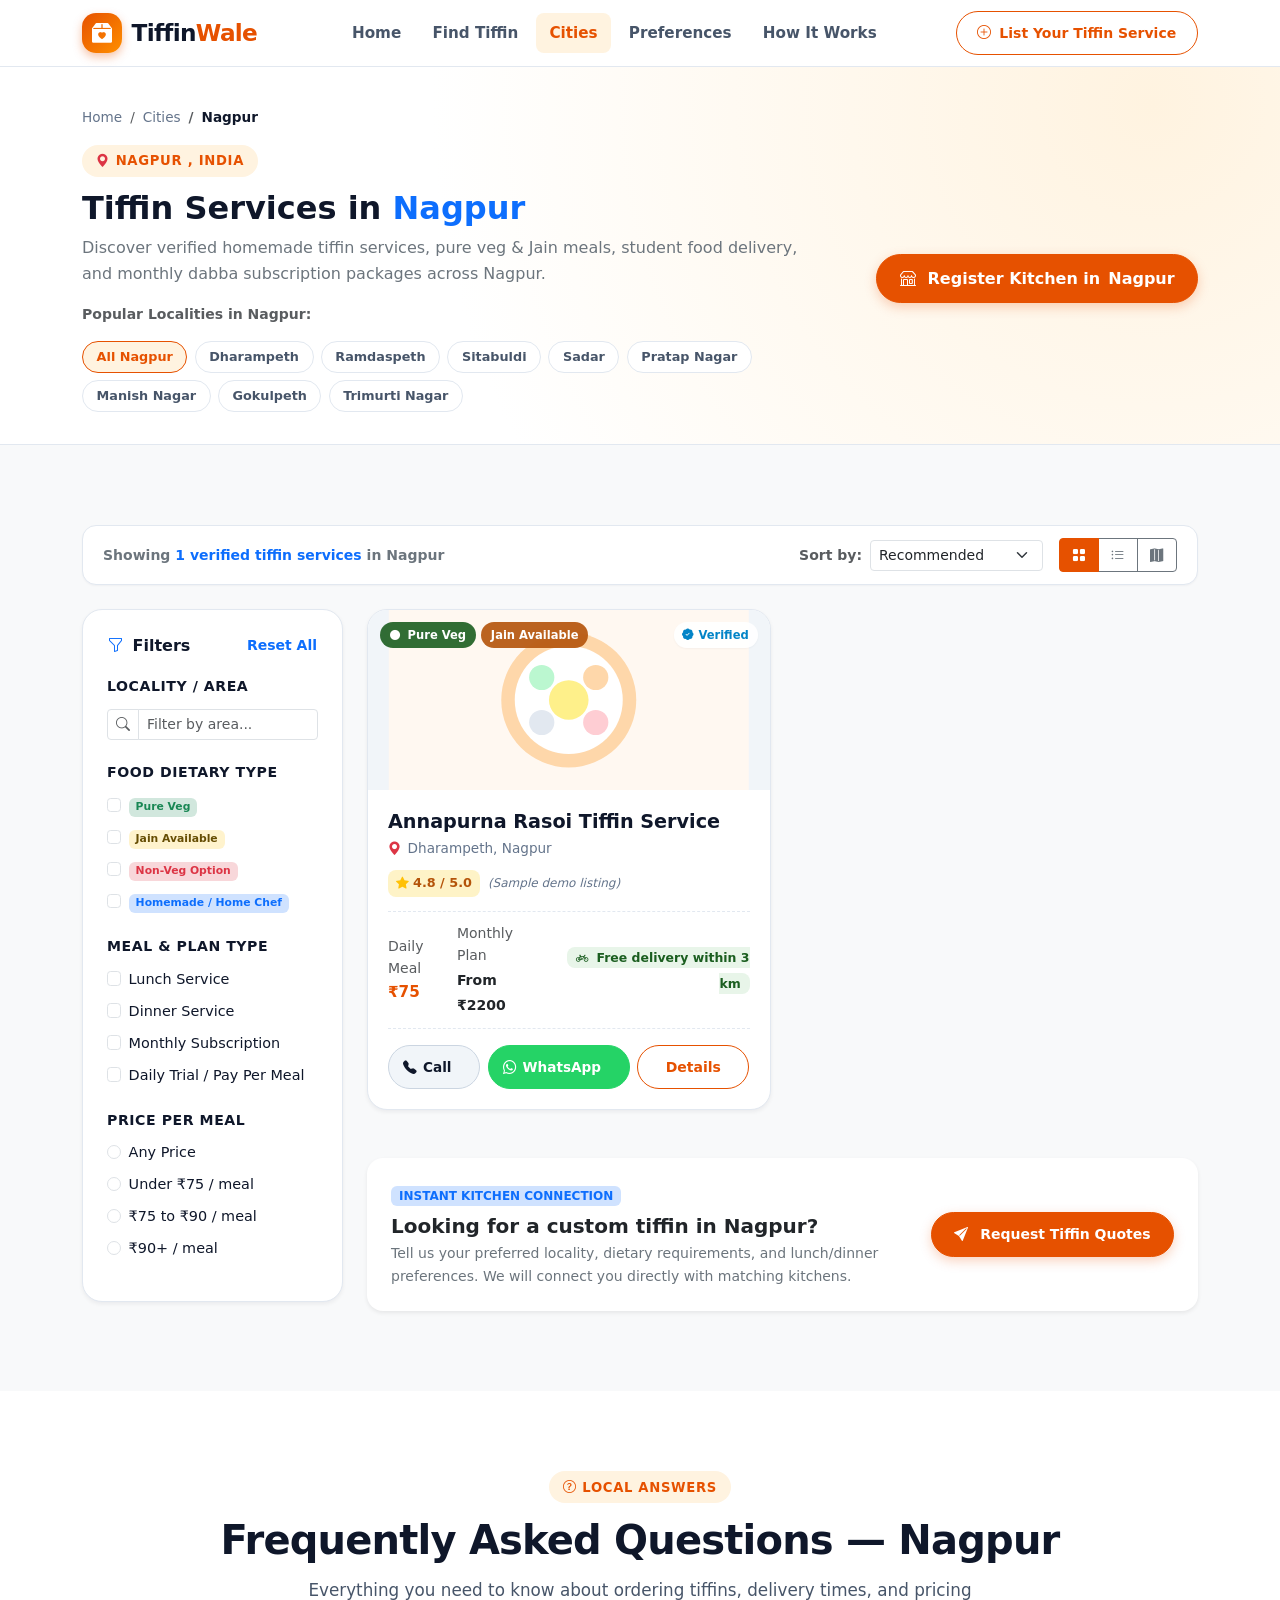
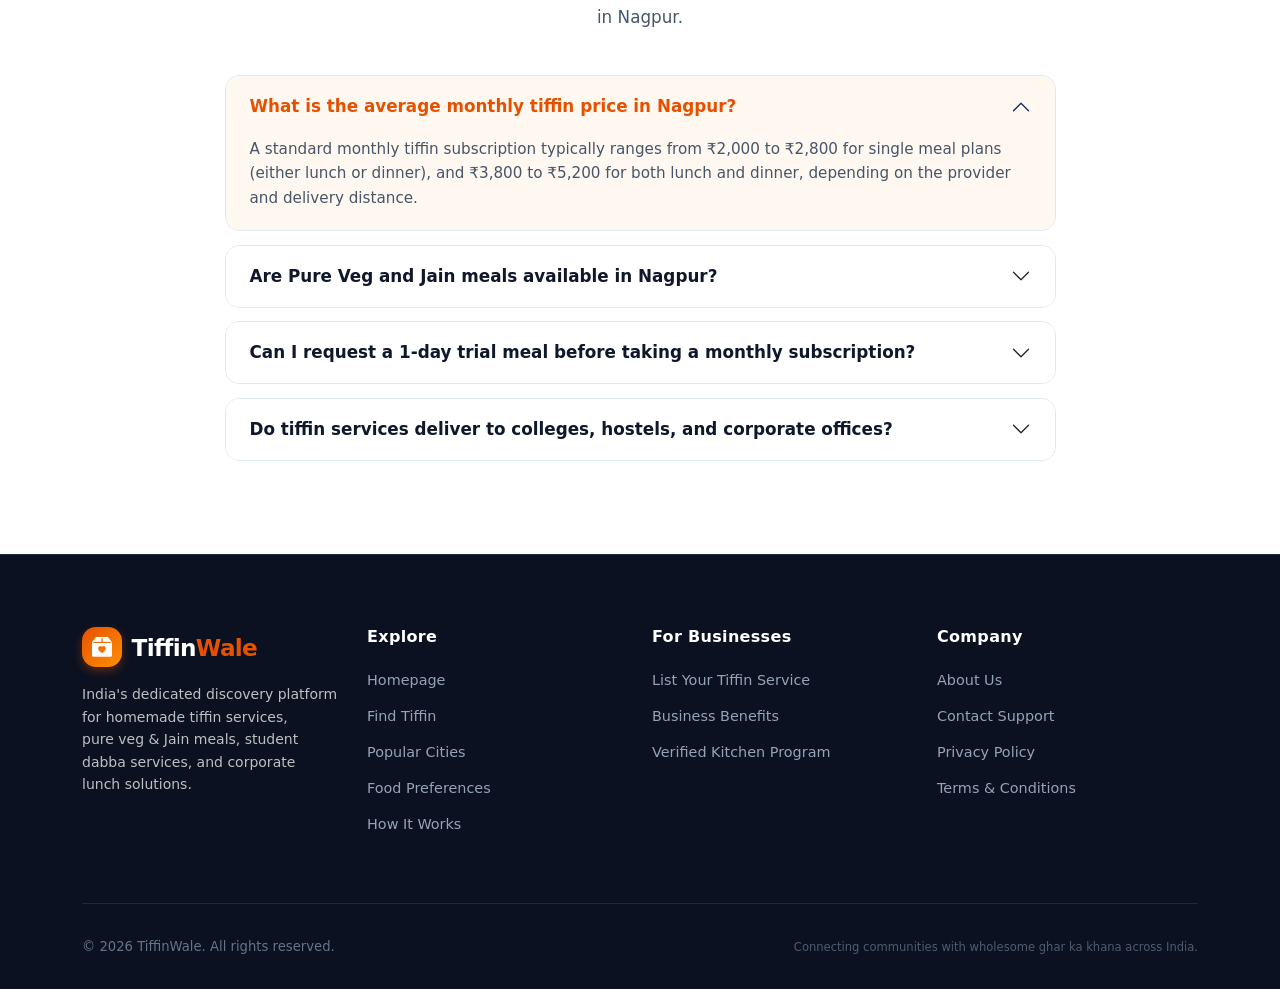
==== commit 2b116979: "fix(seo): prevent canonical hijacking and resolve schema id anchors" ====
--- a/city.html
+++ b/city.html
@@ -6,23 +6,42 @@
   <meta http-equiv="X-UA-Compatible" content="IE=edge">
 
   <!-- Dynamic Primary SEO Tags -->
-  <title id="metaPageTitle">Tiffin Services in Nagpur | Homemade Food & Monthly Dabba Delivery</title>
-  <meta name="title" content="Tiffin Services in Nagpur | Homemade Food & Monthly Dabba Delivery">
-  <meta name="description" id="metaPageDesc" content="Find the best tiffin services in Nagpur. Compare pure veg, Jain, and homemade daily and monthly meal plans with direct provider contact numbers.">
+  <title id="metaPageTitle">Tiffin Services by City | Homemade Food & Monthly Dabba Delivery</title>
+  <meta name="title" id="metaPageTitleTag" content="Tiffin Services by City | Homemade Food & Monthly Dabba Delivery">
+  <meta name="description" id="metaPageDesc" content="Find the best tiffin services by city across India. Compare pure veg, Jain, and homemade daily and monthly meal plans with direct provider contact numbers.">
   <meta name="robots" content="index, follow">
   <meta name="theme-color" content="#e65100">
   <link rel="canonical" id="metaCanonical" href="https://akhairkar.github.io/tiffinservice/city.html">
+  <meta name="author" content="TiffinWale">
+  <meta name="geo.region" id="metaGeoRegion" content="IN">
+  <meta name="geo.placename" id="metaGeoPlace" content="India">
+  <link rel="icon" type="image/svg+xml" href="favicon.svg">
 
   <!-- Open Graph -->
   <meta property="og:type" content="website">
-  <meta property="og:title" id="ogTitle" content="Tiffin Services in Nagpur | TiffinWale">
-  <meta property="og:description" id="ogDesc" content="Find the best tiffin services in Nagpur. Compare pure veg, Jain, and homemade daily and monthly meal plans.">
+  <meta property="og:url" id="ogUrl" content="https://akhairkar.github.io/tiffinservice/city.html">
+  <meta property="og:title" id="ogTitle" content="Tiffin Services by City | TiffinWale">
+  <meta property="og:description" id="ogDesc" content="Find the best tiffin services by city across India. Compare pure veg, Jain, and homemade daily and monthly meal plans.">
+  <meta property="og:image" content="https://akhairkar.github.io/tiffinservice/city_preview.png">
   <meta property="og:site_name" content="TiffinWale">
+  <meta property="og:locale" content="en_IN">
+
+  <!-- Twitter / X -->
+  <meta name="twitter:card" content="summary_large_image">
+  <meta name="twitter:url" id="twitterUrl" content="https://akhairkar.github.io/tiffinservice/city.html">
+  <meta name="twitter:title" id="twitterTitle" content="Tiffin Services by City | TiffinWale">
+  <meta name="twitter:description" id="twitterDesc" content="Find the best tiffin services by city across India. Compare pure veg, Jain, and homemade daily and monthly meal plans.">
+  <meta name="twitter:image" content="https://akhairkar.github.io/tiffinservice/city_preview.png">
 
   <style>
     h1, h2, h3 { text-wrap: balance; }
     p { text-wrap: pretty; }
   </style>
+
+  <!-- Performance: Preconnect to CDN origins -->
+  <link rel="preconnect" href="https://cdn.jsdelivr.net" crossorigin>
+  <link rel="dns-prefetch" href="https://cdn.jsdelivr.net">
+  <link rel="preload" href="css/style.css" as="style">
 
   <!-- External Stylesheets (CDN) -->
   <link rel="stylesheet" href="https://cdn.jsdelivr.net/npm/bootstrap@5.3.3/dist/css/bootstrap.min.css" integrity="sha384-QWTKZyjpPEjISv5WaRU9OFeRpok6YctnYmDr5pNlyT2bRjXh0JMhjY6hW+ALEwIH" crossorigin="anonymous">
@@ -47,21 +66,15 @@
             "@type": "ListItem",
             "position": 2,
             "name": "Cities",
-            "item": "https://akhairkar.github.io/tiffinservice/#citiesSection"
-          },
-          {
-            "@type": "ListItem",
-            "position": 3,
-            "name": "Nagpur Tiffin Services",
-            "item": "https://akhairkar.github.io/tiffinservice/city.html?city=Nagpur"
+            "item": "https://akhairkar.github.io/tiffinservice/city.html"
           }
         ]
       },
       {
         "@type": "CollectionPage",
-        "name": "Tiffin Services in Nagpur",
-        "description": "Directory of verified home chefs and tiffin services in Nagpur providing homemade daily and monthly meals.",
-        "url": "https://akhairkar.github.io/tiffinservice/city.html?city=Nagpur"
+        "name": "Tiffin Services Directory by City",
+        "description": "Directory of verified home chefs and tiffin services across India providing homemade daily and monthly meals.",
+        "url": "https://akhairkar.github.io/tiffinservice/city.html"
       }
     ]
   }
